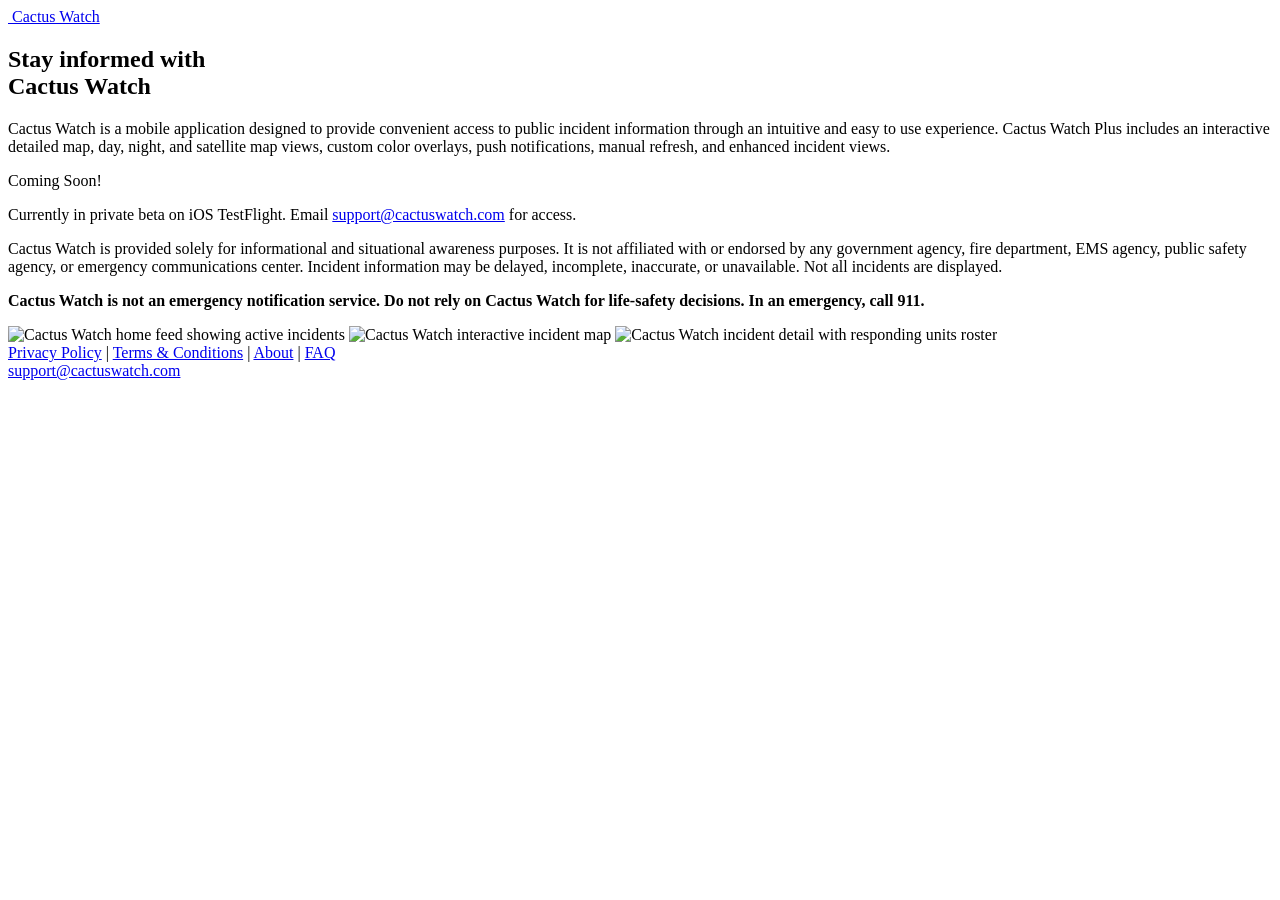
==== web/landing/index.html @ b7d9e850 "site(landing): Dan's new copy, verbatim; de-Phoenix metadata, alts, image names - Headline kept ("St" ====
<!DOCTYPE html>
<html lang="en">
<head>
  <meta charset="UTF-8" />
  <meta name="viewport" content="width=device-width, initial-scale=1.0" />
  <title>Cactus Watch Coming Soon</title>
  <meta name="description" content="Convenient access to public incident information through an intuitive and easy to use experience." />
  <meta name="robots" content="index, follow" />
  <meta property="og:title" content="Cactus Watch" />
  <meta property="og:description" content="Stay informed with Cactus Watch. Public incident information for situational awareness." />
  <meta property="og:type" content="website" />
  <meta property="og:url" content="https://cactuswatch.com" />
  <meta name="theme-color" content="#2a2a2c" />
  <link rel="icon" type="image/svg+xml" href="/favicon.svg" />
  <link rel="alternate icon" href="/favicon.svg" />
  <link rel="apple-touch-icon" href="/favicon.svg" />
  <link rel="preload" as="image" href="/img/hero-incident-map.webp" type="image/webp" fetchpriority="high" />
  <link rel="stylesheet" href="/style.css?v=20260530b" />
</head>
<body>
  <section class="azlaunch-hero">
    <a class="azlaunch-logo" href="/" aria-label="Cactus Watch home">
      <img src="/favicon.svg" alt="" class="azlaunch-logo-icon" />
      <span class="azlaunch-logo-text">Cactus Watch</span>
    </a>

    <div class="azlaunch-canvas">
      <div class="azlaunch-content">
        <div class="azlaunch-top">
          <div class="azlaunch-heading-wrap">
            <h1 class="azlaunch-title">Stay informed with<br />Cactus Watch</h1>
          </div>
        </div>

        <div class="azlaunch-body">
          <div class="azlaunch-copy">
            <p>Cactus Watch is a mobile application designed to provide convenient access to public incident information through an intuitive and easy to use experience. Cactus Watch Plus includes an interactive detailed map, day, night, and satellite map views, custom color overlays, push notifications, manual refresh, and enhanced incident views.</p>
          </div>

          <div class="azlaunch-soon">Coming Soon!</div>
          <p class="azlaunch-beta-note">Currently in private beta on iOS TestFlight. Email <a href="mailto:support@cactuswatch.com">support@cactuswatch.com</a> for access.</p>

          <p class="azlaunch-disclaimer">Cactus Watch is provided solely for informational and situational awareness purposes. It is not affiliated with or endorsed by any government agency, fire department, EMS agency, public safety agency, or emergency communications center. Incident information may be delayed, incomplete, inaccurate, or unavailable. Not all incidents are displayed.</p>
          <p class="azlaunch-disclaimer"><strong>Cactus Watch is not an emergency notification service. Do not rely on Cactus Watch for life-safety decisions. In an emergency, call 911.</strong></p>
        </div>
      </div>

      <div class="azlaunch-images" aria-label="Cactus Watch app previews">
        <picture class="phone phone-1">
          <source srcset="/img/hero-home-feed.webp" type="image/webp" />
          <img src="/img/hero-home-feed.png" width="720" height="720" alt="Cactus Watch home feed showing active incidents" />
        </picture>
        <picture class="phone phone-2">
          <source srcset="/img/hero-incident-map.webp" type="image/webp" />
          <img src="/img/hero-incident-map.png" width="720" height="720" alt="Cactus Watch interactive incident map" />
        </picture>
        <picture class="phone phone-3">
          <source srcset="/img/hero-incident-detail.webp" type="image/webp" />
          <img src="/img/hero-incident-detail.png" width="720" height="720" alt="Cactus Watch incident detail with responding units roster" />
        </picture>
      </div>
    </div>

    <footer class="azlaunch-footer">
      <nav class="azlaunch-footer-links" aria-label="Footer navigation">
        <a href="/privacy/">Privacy Policy</a> |
        <a href="/terms/">Terms &amp; Conditions</a> |
        <a href="/about/">About</a> |
        <a href="/faq/">FAQ</a>
      </nav>
      <div class="azlaunch-footer-mail"><a href="mailto:support@cactuswatch.com">support@cactuswatch.com</a></div>
    </footer>
  </section>
</body>
</html>
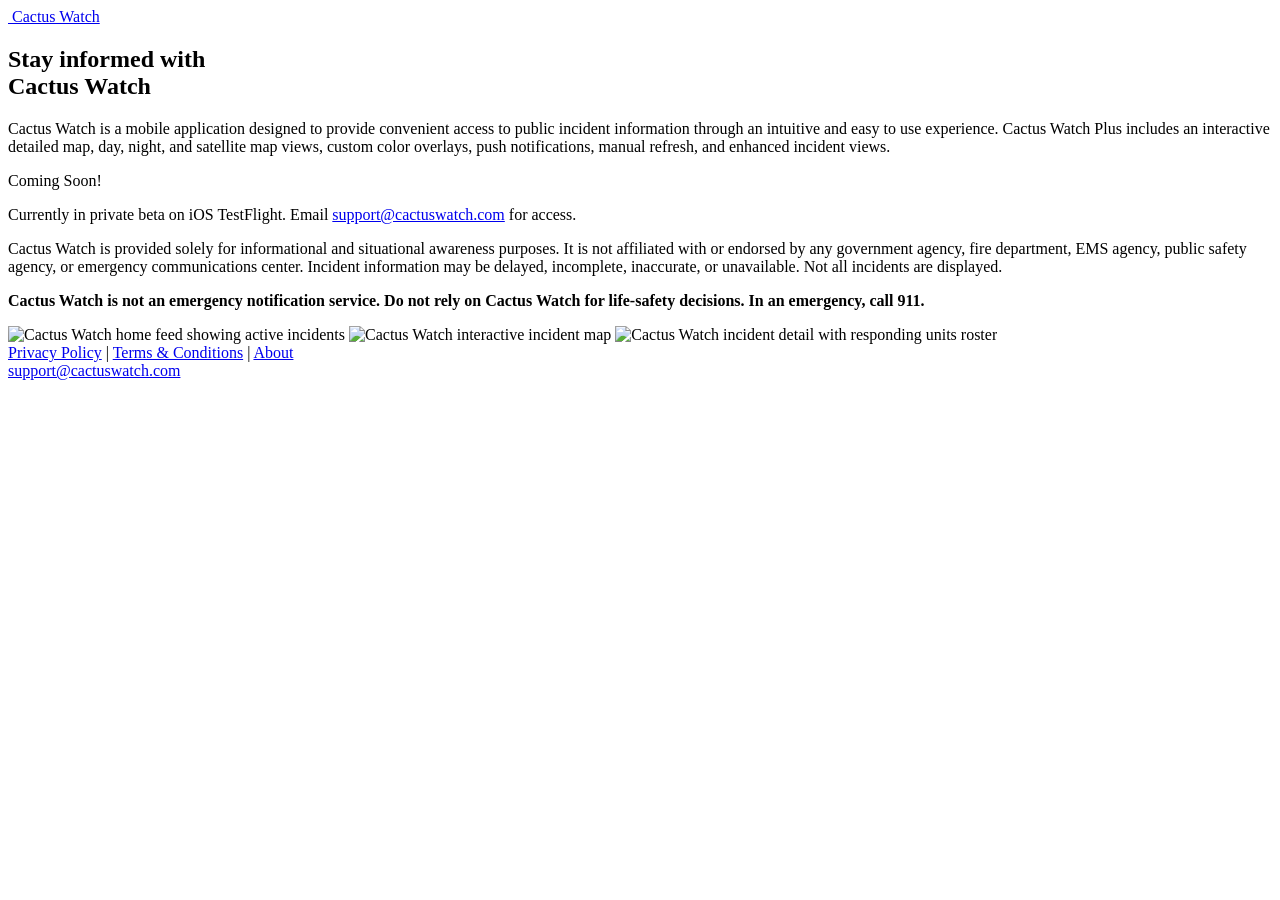
==== commit a709db0f: "site(about): match the app's About Cactus Watch wording verbatim; drop FAQ - about/: replaced the Ph" ====
--- a/web/landing/index.html
+++ b/web/landing/index.html
@@ -65,8 +65,7 @@
       <nav class="azlaunch-footer-links" aria-label="Footer navigation">
         <a href="/privacy/">Privacy Policy</a> |
         <a href="/terms/">Terms &amp; Conditions</a> |
-        <a href="/about/">About</a> |
-        <a href="/faq/">FAQ</a>
+        <a href="/about/">About</a>
       </nav>
       <div class="azlaunch-footer-mail"><a href="mailto:support@cactuswatch.com">support@cactuswatch.com</a></div>
     </footer>
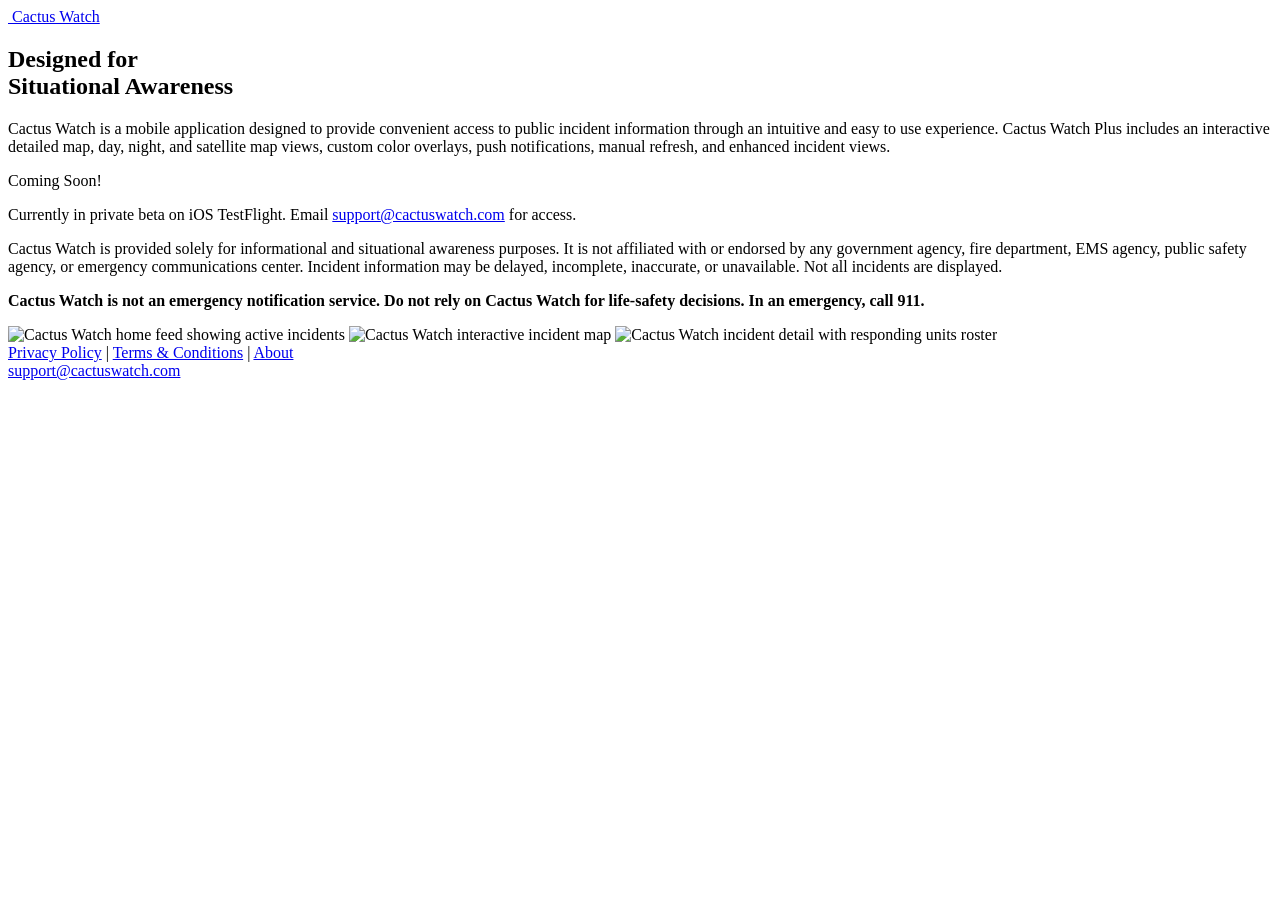
==== commit c92e2a5d: "site(landing): tagline 'Designed for Situational Awareness' per Dan Replaces the 'Stay informed with" ====
--- a/web/landing/index.html
+++ b/web/landing/index.html
@@ -7,7 +7,7 @@
   <meta name="description" content="Convenient access to public incident information through an intuitive and easy to use experience." />
   <meta name="robots" content="index, follow" />
   <meta property="og:title" content="Cactus Watch" />
-  <meta property="og:description" content="Stay informed with Cactus Watch. Public incident information for situational awareness." />
+  <meta property="og:description" content="Cactus Watch. Designed for Situational Awareness." />
   <meta property="og:type" content="website" />
   <meta property="og:url" content="https://cactuswatch.com" />
   <meta name="theme-color" content="#2a2a2c" />
@@ -28,7 +28,7 @@
       <div class="azlaunch-content">
         <div class="azlaunch-top">
           <div class="azlaunch-heading-wrap">
-            <h1 class="azlaunch-title">Stay informed with<br />Cactus Watch</h1>
+            <h1 class="azlaunch-title">Designed for<br />Situational Awareness</h1>
           </div>
         </div>
 
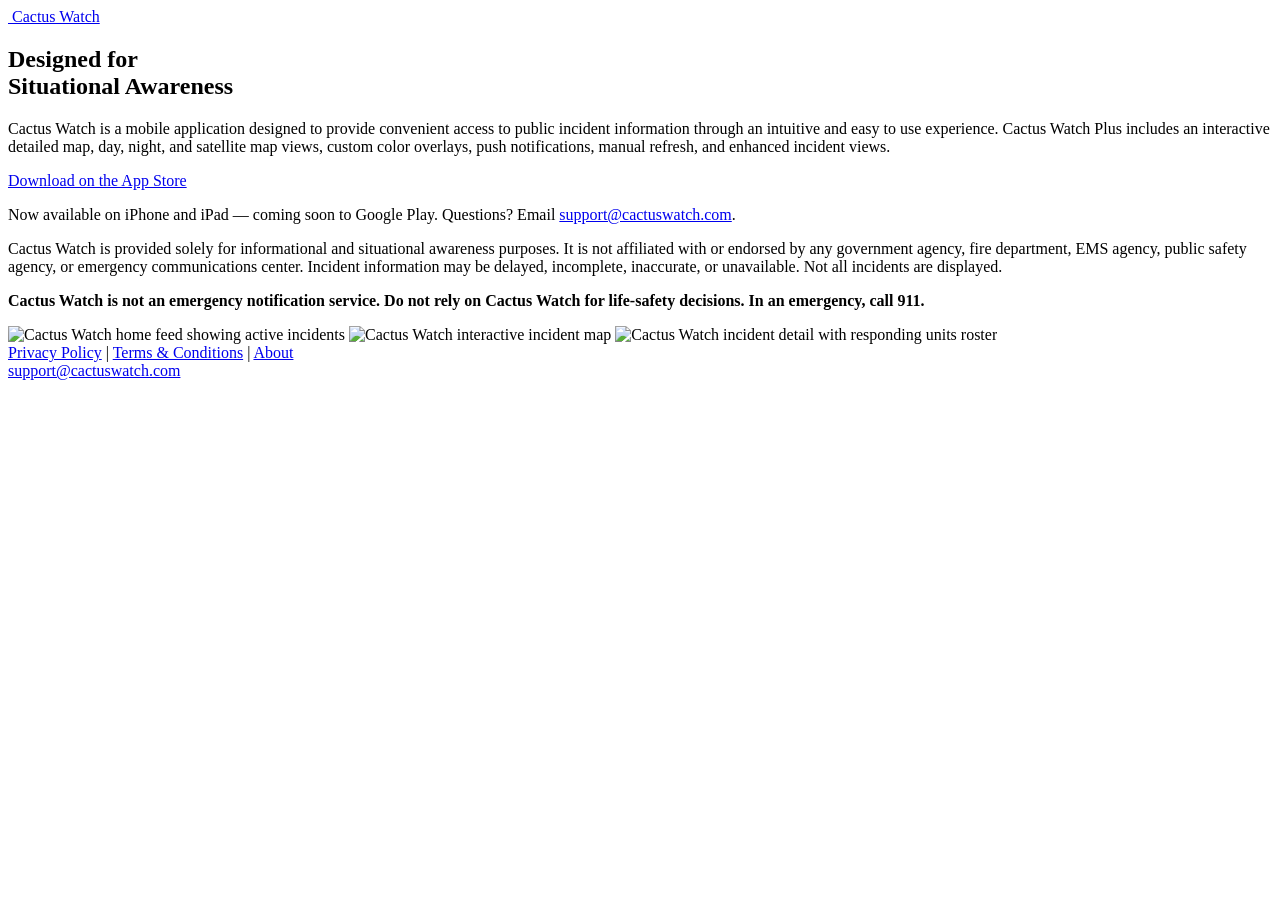
==== commit 11a4601c: "fix(web): landing page is live, not 'Coming Soon' App is published on the App Store; replaced the Co" ====
--- a/web/landing/index.html
+++ b/web/landing/index.html
@@ -3,7 +3,7 @@
 <head>
   <meta charset="UTF-8" />
   <meta name="viewport" content="width=device-width, initial-scale=1.0" />
-  <title>Cactus Watch Coming Soon</title>
+  <title>Cactus Watch — Situational Awareness</title>
   <meta name="description" content="Convenient access to public incident information through an intuitive and easy to use experience." />
   <meta name="robots" content="index, follow" />
   <meta property="og:title" content="Cactus Watch" />
@@ -37,8 +37,8 @@
             <p>Cactus Watch is a mobile application designed to provide convenient access to public incident information through an intuitive and easy to use experience. Cactus Watch Plus includes an interactive detailed map, day, night, and satellite map views, custom color overlays, push notifications, manual refresh, and enhanced incident views.</p>
           </div>
 
-          <div class="azlaunch-soon">Coming Soon!</div>
-          <p class="azlaunch-beta-note">Currently in private beta on iOS TestFlight. Email <a href="mailto:support@cactuswatch.com">support@cactuswatch.com</a> for access.</p>
+          <div class="azlaunch-soon"><a href="https://apps.apple.com/us/app/cactus-watch/id6502905744">Download on the App Store</a></div>
+          <p class="azlaunch-beta-note">Now available on iPhone and iPad — coming soon to Google Play. Questions? Email <a href="mailto:support@cactuswatch.com">support@cactuswatch.com</a>.</p>
 
           <p class="azlaunch-disclaimer">Cactus Watch is provided solely for informational and situational awareness purposes. It is not affiliated with or endorsed by any government agency, fire department, EMS agency, public safety agency, or emergency communications center. Incident information may be delayed, incomplete, inaccurate, or unavailable. Not all incidents are displayed.</p>
           <p class="azlaunch-disclaimer"><strong>Cactus Watch is not an emergency notification service. Do not rely on Cactus Watch for life-safety decisions. In an emergency, call 911.</strong></p>
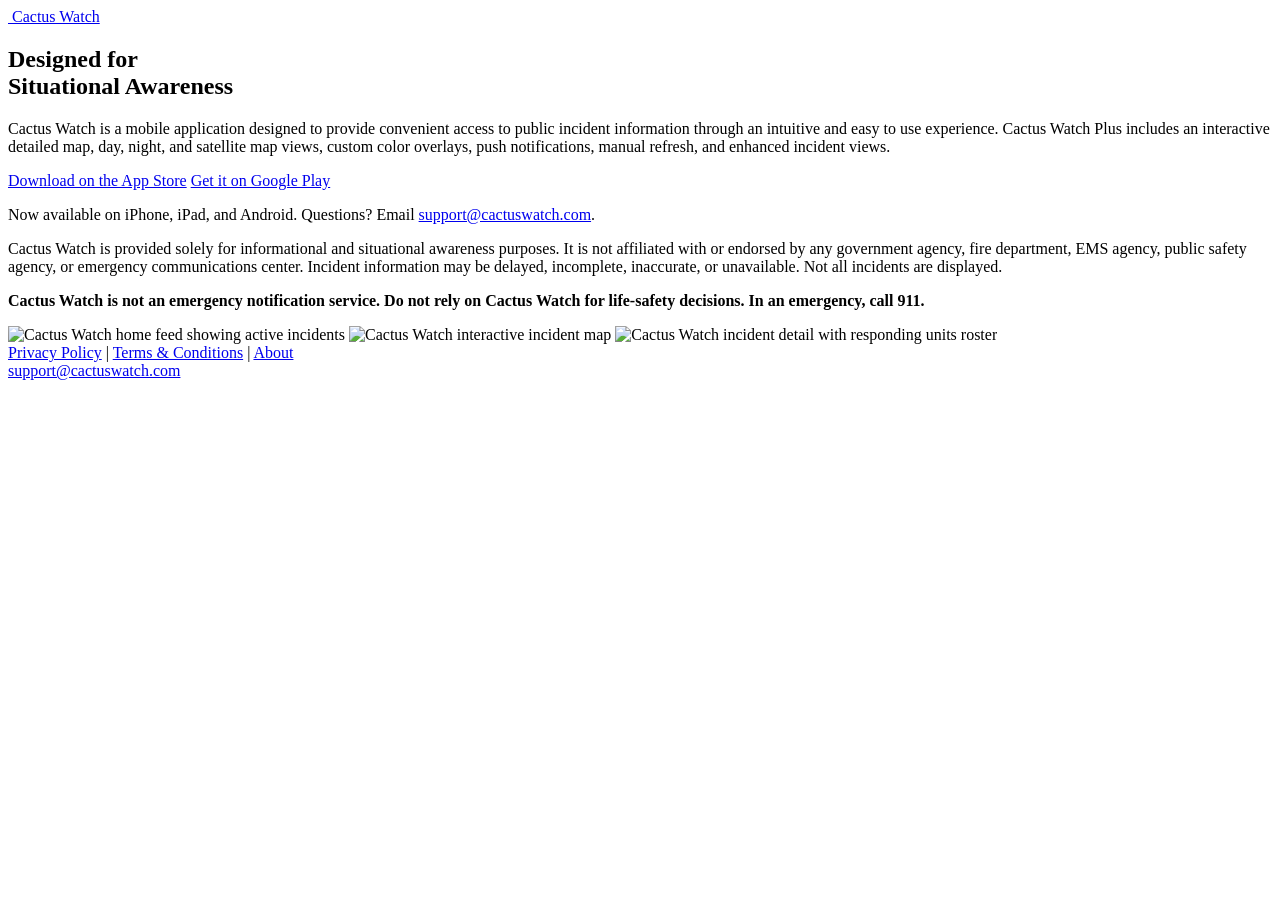
==== commit 0a9d1bdd: "web: add Google Play link, both stores now live" ====
--- a/web/landing/index.html
+++ b/web/landing/index.html
@@ -37,8 +37,11 @@
             <p>Cactus Watch is a mobile application designed to provide convenient access to public incident information through an intuitive and easy to use experience. Cactus Watch Plus includes an interactive detailed map, day, night, and satellite map views, custom color overlays, push notifications, manual refresh, and enhanced incident views.</p>
           </div>
 
-          <div class="azlaunch-soon"><a href="https://apps.apple.com/us/app/cactus-watch/id6502905744">Download on the App Store</a></div>
-          <p class="azlaunch-beta-note">Now available on iPhone and iPad — coming soon to Google Play. Questions? Email <a href="mailto:support@cactuswatch.com">support@cactuswatch.com</a>.</p>
+          <div class="azlaunch-soon">
+            <a href="https://apps.apple.com/us/app/cactus-watch/id6502905744">Download on the App Store</a>
+            <a href="https://play.google.com/store/apps/details?id=com.arizona.azincidentalert">Get it on Google Play</a>
+          </div>
+          <p class="azlaunch-beta-note">Now available on iPhone, iPad, and Android. Questions? Email <a href="mailto:support@cactuswatch.com">support@cactuswatch.com</a>.</p>
 
           <p class="azlaunch-disclaimer">Cactus Watch is provided solely for informational and situational awareness purposes. It is not affiliated with or endorsed by any government agency, fire department, EMS agency, public safety agency, or emergency communications center. Incident information may be delayed, incomplete, inaccurate, or unavailable. Not all incidents are displayed.</p>
           <p class="azlaunch-disclaimer"><strong>Cactus Watch is not an emergency notification service. Do not rely on Cactus Watch for life-safety decisions. In an emergency, call 911.</strong></p>
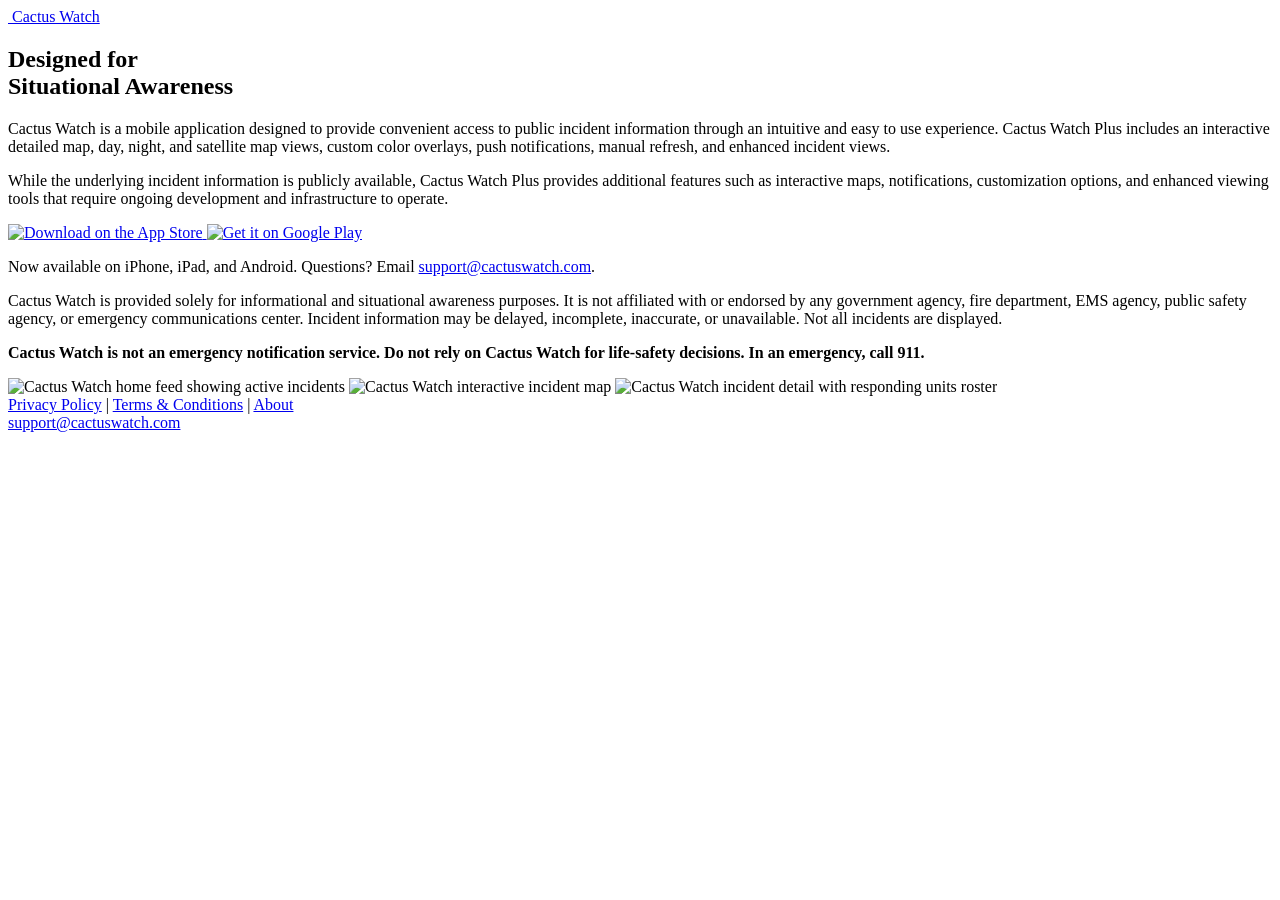
==== commit 40528076: "web: official store badges + subscription-value sentence" ====
--- a/web/landing/index.html
+++ b/web/landing/index.html
@@ -35,11 +35,16 @@
         <div class="azlaunch-body">
           <div class="azlaunch-copy">
             <p>Cactus Watch is a mobile application designed to provide convenient access to public incident information through an intuitive and easy to use experience. Cactus Watch Plus includes an interactive detailed map, day, night, and satellite map views, custom color overlays, push notifications, manual refresh, and enhanced incident views.</p>
+            <p>While the underlying incident information is publicly available, Cactus Watch Plus provides additional features such as interactive maps, notifications, customization options, and enhanced viewing tools that require ongoing development and infrastructure to operate.</p>
           </div>
 
           <div class="azlaunch-soon">
-            <a href="https://apps.apple.com/us/app/cactus-watch/id6502905744">Download on the App Store</a>
-            <a href="https://play.google.com/store/apps/details?id=com.arizona.azincidentalert">Get it on Google Play</a>
+            <a href="https://apps.apple.com/us/app/cactus-watch/id6502905744" aria-label="Download on the App Store">
+              <img src="https://developer.apple.com/assets/elements/badges/download-on-the-app-store.svg" alt="Download on the App Store" height="56" />
+            </a>
+            <a href="https://play.google.com/store/apps/details?id=com.arizona.azincidentalert" aria-label="Get it on Google Play">
+              <img src="https://play.google.com/intl/en_us/badges/static/images/badges/en_us_badge_web_generic.png" alt="Get it on Google Play" height="83" />
+            </a>
           </div>
           <p class="azlaunch-beta-note">Now available on iPhone, iPad, and Android. Questions? Email <a href="mailto:support@cactuswatch.com">support@cactuswatch.com</a>.</p>
 
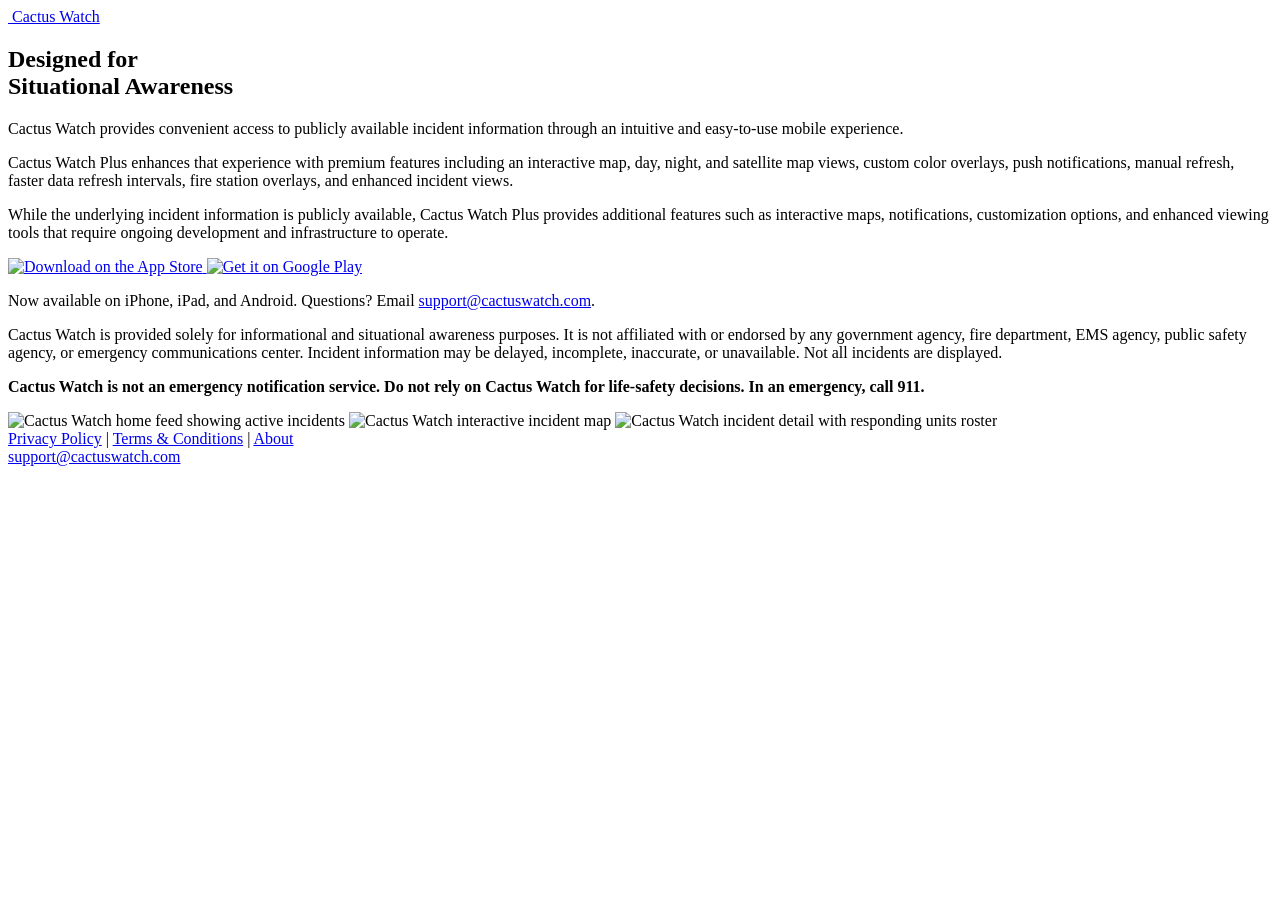
==== commit 433475b1: "web: update hero copy" ====
--- a/web/landing/index.html
+++ b/web/landing/index.html
@@ -34,7 +34,8 @@
 
         <div class="azlaunch-body">
           <div class="azlaunch-copy">
-            <p>Cactus Watch is a mobile application designed to provide convenient access to public incident information through an intuitive and easy to use experience. Cactus Watch Plus includes an interactive detailed map, day, night, and satellite map views, custom color overlays, push notifications, manual refresh, and enhanced incident views.</p>
+            <p>Cactus Watch provides convenient access to publicly available incident information through an intuitive and easy-to-use mobile experience.</p>
+            <p>Cactus Watch Plus enhances that experience with premium features including an interactive map, day, night, and satellite map views, custom color overlays, push notifications, manual refresh, faster data refresh intervals, fire station overlays, and enhanced incident views.</p>
             <p>While the underlying incident information is publicly available, Cactus Watch Plus provides additional features such as interactive maps, notifications, customization options, and enhanced viewing tools that require ongoing development and infrastructure to operate.</p>
           </div>
 
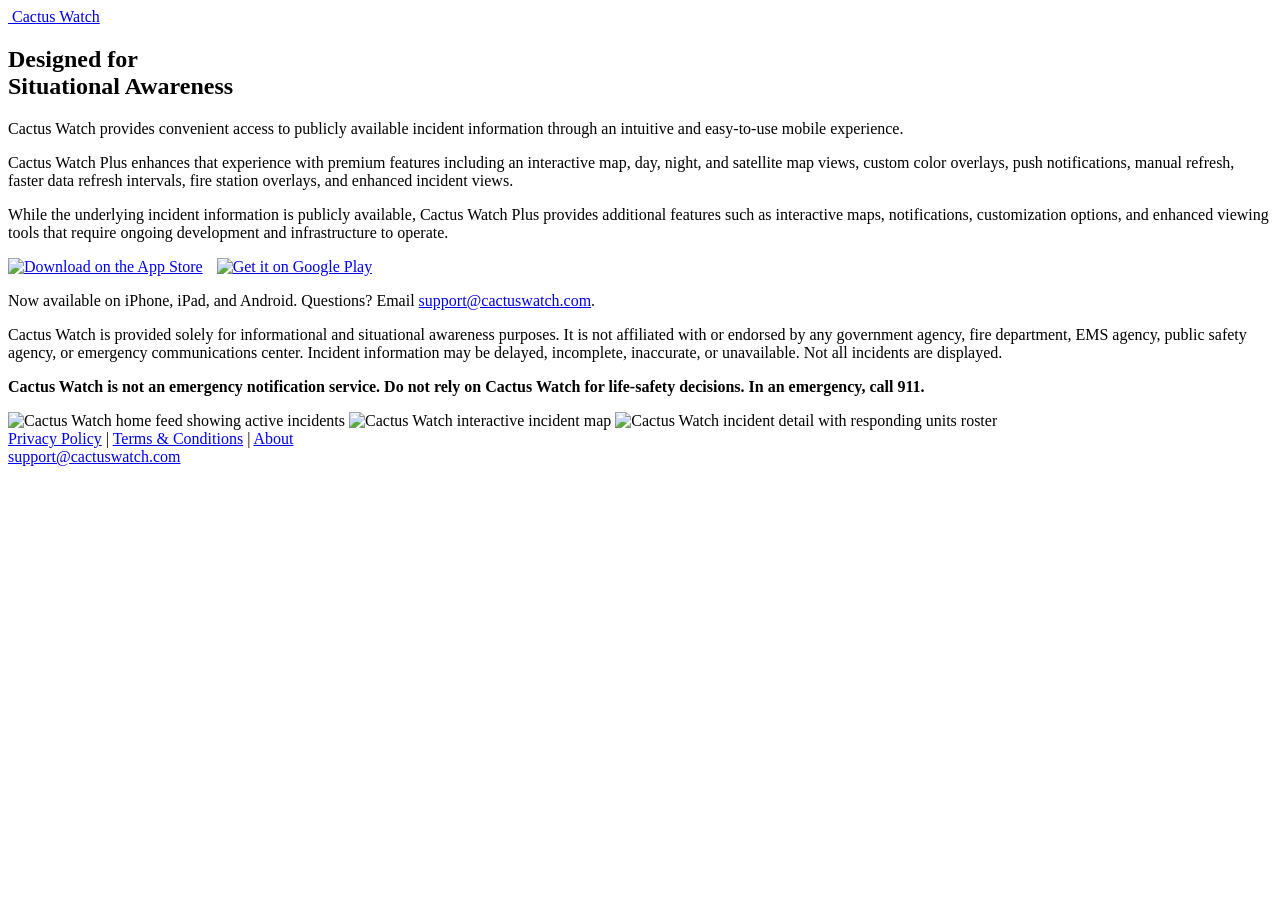
==== commit d831d759: "web: self-host store badges (hotlinked ones were blocked)" ====
--- a/web/landing/index.html
+++ b/web/landing/index.html
@@ -39,12 +39,12 @@
             <p>While the underlying incident information is publicly available, Cactus Watch Plus provides additional features such as interactive maps, notifications, customization options, and enhanced viewing tools that require ongoing development and infrastructure to operate.</p>
           </div>
 
-          <div class="azlaunch-soon">
+          <div class="azlaunch-soon" style="background:transparent;box-shadow:none;border:0;padding:0;display:flex;gap:14px;align-items:center;flex-wrap:wrap;">
             <a href="https://apps.apple.com/us/app/cactus-watch/id6502905744" aria-label="Download on the App Store">
-              <img src="https://developer.apple.com/assets/elements/badges/download-on-the-app-store.svg" alt="Download on the App Store" height="56" />
+              <img src="/img/app-store-badge.svg" alt="Download on the App Store" height="54" />
             </a>
             <a href="https://play.google.com/store/apps/details?id=com.arizona.azincidentalert" aria-label="Get it on Google Play">
-              <img src="https://play.google.com/intl/en_us/badges/static/images/badges/en_us_badge_web_generic.png" alt="Get it on Google Play" height="83" />
+              <img src="/img/google-play-badge.svg" alt="Get it on Google Play" height="54" />
             </a>
           </div>
           <p class="azlaunch-beta-note">Now available on iPhone, iPad, and Android. Questions? Email <a href="mailto:support@cactuswatch.com">support@cactuswatch.com</a>.</p>
